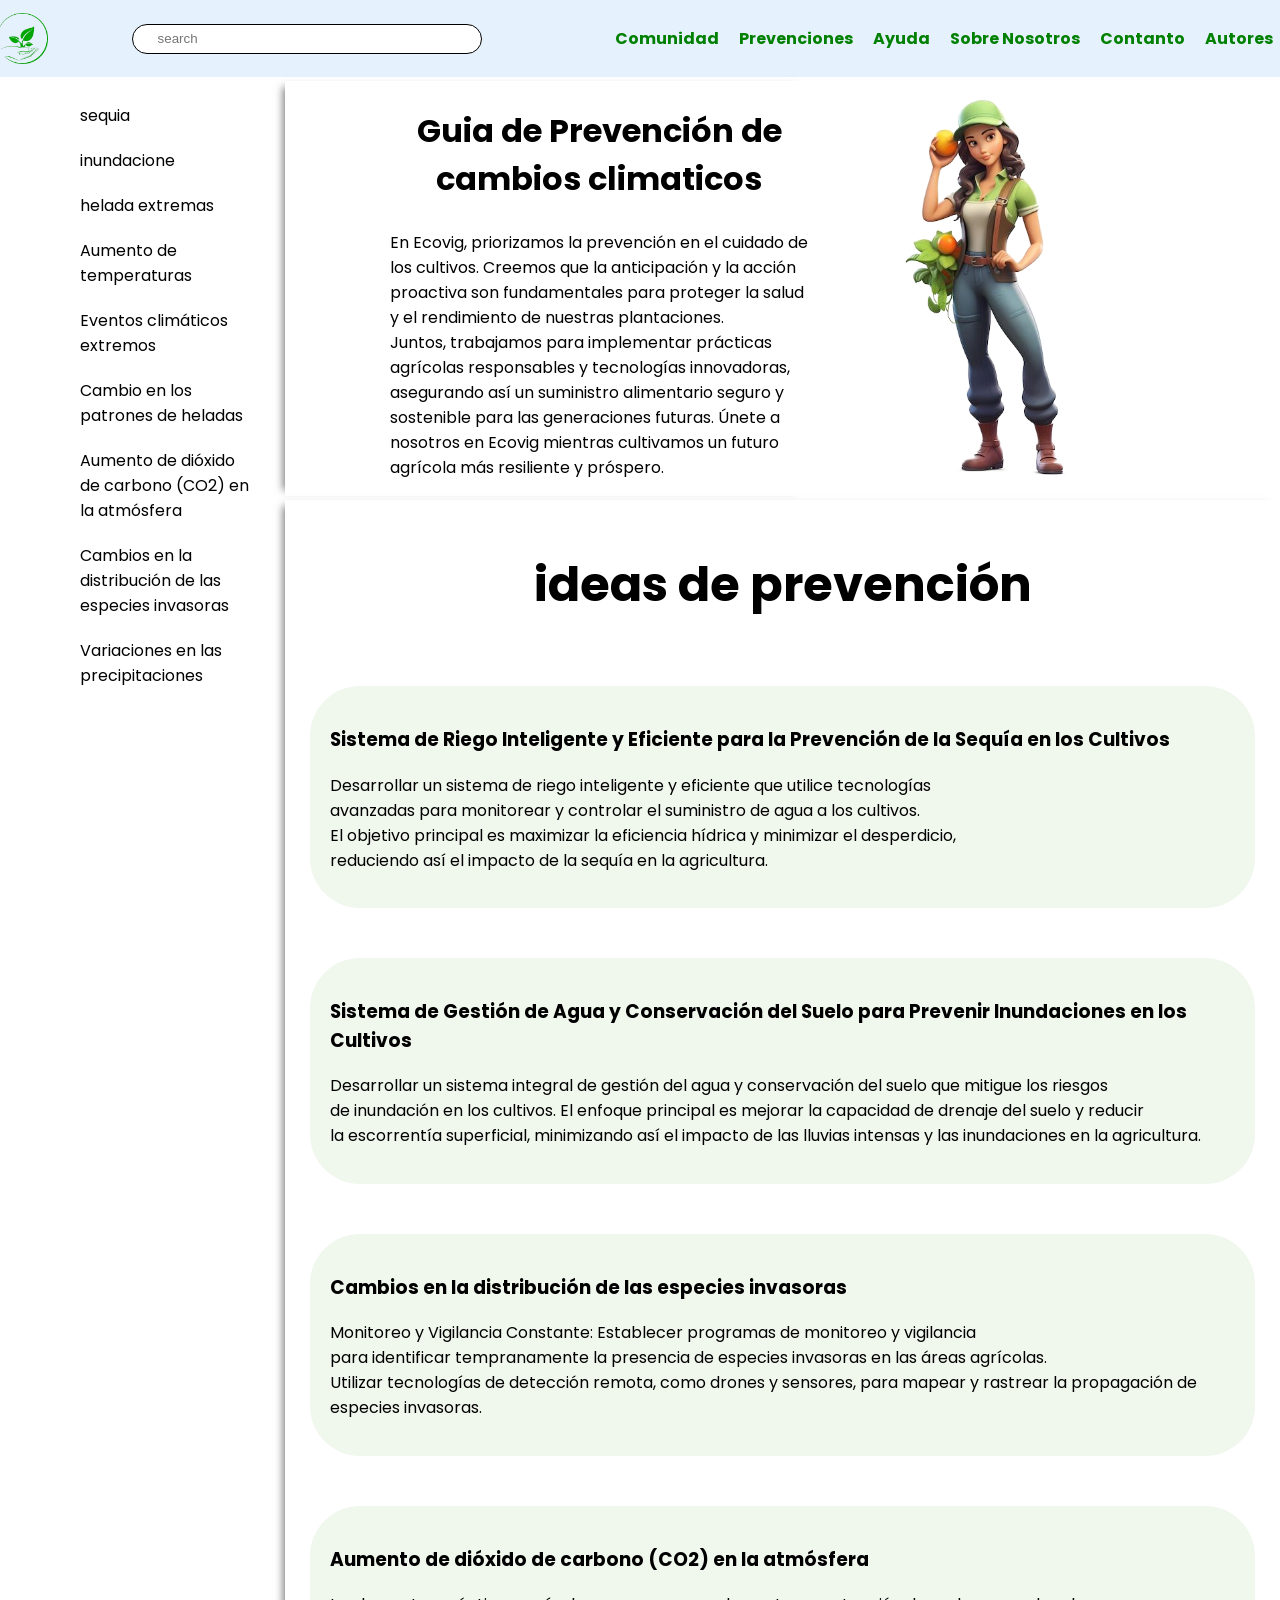
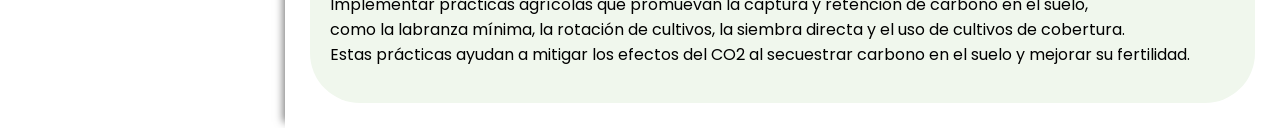
==== index.html @ a88e794c "se avanso la pagina principal un 50% de su finalizacion" ====
<!DOCTYPE html>
<html lang="en">
  <head>
    <meta charset="UTF-8" />
    <meta name="viewport" content="width=device-width, initial-scale=1.0" />
    <title>Document</title>
    <link rel="stylesheet" href="/estilos/estyleI.css" />
  </head>
  <body>
    <header>
      <img src="assets/Logo ecoVig.png" alt="logo" class="logo" />
      <div class="buscador">
        <input type="search" placeholder="search" id="buscador" />
      </div>
      <ul>
        <li><a href="#">Comunidad</a></li>
        <li><a href="#">Prevenciones</a></li>
        <li><a href="#">Ayuda</a></li>
        <li><a href="#">Sobre Nosotros</a></li>
        <li><a href="#">Contanto</a></li>
        <li><a href="#">Autores</a></li>
      </ul>
      <div class="menu-lateral">
        <img src="assets/logo hamburgesa.png" alt="Menú" class="menu" />

        <nav class="sidebar">
          <ul>
            <li><a href="#">Comunidad</a></li>
            <li><a href="#">Prevenciones</a></li>
            <li><a href="#">Ayuda</a></li>
            <li><a href="#">Sobre Nosotros</a></li>
            <li><a href="#">Contanto</a></li>
            <li><a href="#">Autores</a></li>
          </ul>
        </nav>
      </div>
    </header>
    <div class="contenido-principal">
        <aside>
            <ol>
                <li>sequia</li>
                <li>inundacione</li>
                <li>helada extremas </li>
                <li>Aumento de temperaturas</li>
                <li>Eventos climáticos extremos</li>
                <li>Cambio en los patrones de heladas</li>
                <li>Aumento de dióxido de carbono (CO2) en la atmósfera</li>
                <li>Cambios en la distribución de las especies invasoras</li>
                <li>Variaciones en las precipitaciones</li>
                <li></li>
            </ol>
        </aside>
    <main>
        <div class="contenedor">
      <div class="titulo">
        <h2>Guia de Prevención de cambios climaticos</h2>
        <p>
          En Ecovig, priorizamos la prevención en el cuidado de los cultivos.
          Creemos que la anticipación y la acción proactiva son fundamentales
          para proteger la salud y el rendimiento de nuestras plantaciones.<br>
          Juntos, trabajamos para implementar prácticas agrícolas responsables y
          tecnologías innovadoras, asegurando así un suministro alimentario
          seguro y sostenible para las generaciones futuras. Únete a nosotros en
          Ecovig mientras cultivamos un futuro agrícola más resiliente y
          próspero.
        </p>
      </div>
      <div class="imagen">
        <img src="assets/imagen de indice.png" alt="imagen de indice" />
      </div>
    </div>
    <div class="ideas">
        <h2>ideas de prevención</h2>
        <div class="carta">
            <h3>Sistema de Riego Inteligente y Eficiente para la Prevención de la Sequía en los Cultivos</h3>
            <p>Desarrollar un sistema de riego inteligente y eficiente que utilice tecnologías<br>
                 avanzadas para monitorear y controlar el suministro de agua a los cultivos.<br>
                  El objetivo principal es maximizar la eficiencia hídrica y minimizar el desperdicio,<br> reduciendo así el impacto de la sequía en la agricultura.</p>
        </div>
        <div class="carta">
            <h3>Sistema de Gestión de Agua y Conservación del Suelo para Prevenir Inundaciones en los Cultivos</h3>
            <p>Desarrollar un sistema integral de gestión del agua y conservación del suelo que mitigue los riesgos<br>
                de inundación en los cultivos. El enfoque principal es mejorar la capacidad de drenaje del suelo y reducir<br>
                la escorrentía superficial, minimizando así el impacto de las lluvias intensas y las inundaciones en la agricultura.</p>
        </div>
        <div class="carta">
            <h3>Cambios en la distribución de las especies invasoras</h3>
            <p>Monitoreo y Vigilancia Constante: Establecer programas de monitoreo y vigilancia<br>
            para identificar tempranamente la presencia de especies invasoras en las áreas agrícolas.<br>
            Utilizar tecnologías de detección remota, como drones y sensores, para mapear y rastrear la propagación de especies invasoras.</p>
        </div>
        <div class="carta">
            <h3>Aumento de dióxido de carbono (CO2) en la atmósfera</h3>
            <p>Implementar prácticas agrícolas que promuevan la captura y retención de carbono en el suelo,<br>
                 como la labranza mínima, la rotación de cultivos, la siembra directa y el uso de cultivos de cobertura.<br>
                  Estas prácticas ayudan a mitigar los efectos del CO2 al secuestrar carbono en el suelo y mejorar su fertilidad.</p>
        </div>
    </div>
    </main>
    <footer></footer>
  </body>
</html>
---- estilos/estyleI.css ----
@import url('https://fonts.googleapis.com/css2?family=Poppins:ital,wght@0,100;0,200;0,300;0,400;0,500;0,600;0,700;0,800;0,900;1,100;1,200;1,300;1,400;1,500;1,600;1,700;1,800;1,900&family=Roboto+Mono:ital,wght@0,100..700;1,100..700&display=swap');
body{
    margin: 0%;
    padding: 0%;
}
header{
    background-color: rgb(229, 241, 252);
    display: flex;
    flex-direction: row;
    align-items: center;
    justify-content: space-around;
    padding: 0% 0%;
    width: 100%;
}
ul{
    display: flex;
    flex-direction: row;
    list-style: none;
}
li{
    position: relative;
    left: 30px;
    margin: 10px;
}
a{
    text-decoration: none;
    font-family: 'Poppins',sans-serif;
    font-weight: 700;
    color: green;
}
img{
    position: relative;
    right: 30px;
    height: 4%;
    width: 4%;
}
a:hover{
    color: blue;
    transition: 0.5s;
}
#buscador{
    width: 350px;
    height: 30px;
    padding: 0px 25px ;
    border-radius: 50px;
    border: 0.1px solid black;
}
.menu-lateral{
    display: none;
}
.contenedor{
    display: flex;
    flex-direction: row;
    align-items: center;
    justify-content: center;
}
.imagen{
    height: 80%;
    width: 40%;
}
.imagen img{
    height: 100%;
    width: 100%;
}
.titulo{
    height: 80%;
    width: 40%;
    box-shadow: -8px 0 8px -6px rgba(0, 0, 0, 0.5);
    padding-left: 10%;
}
.titulo h2{
    font-family: 'Poppins',sans-serif;
    font-size: 2rem;
    text-align: center;
}
.titulo p{
    font-family: 'Poppins', sans-serif;
}
.contenido-principal{
    display: flex;
    flex-direction: row;
    
}
aside{
    width: 50%;
    background-color: #ffffff;
    height: 100%;
}
aside ol{
    list-style: none;
    display: flex;
    flex-direction: column;
    font-family: 'Poppins',sans-serif;
}
aside ol li:hover{
    color: blue;
    transition: 0.5s ease;
}
.ideas{
    box-shadow: -8px 0 8px -6px rgba(0, 0, 0, 0.5);
    margin-left: 5%;
    display: flex;
    flex-direction: column;
}
.carta{
    margin: 2.5%;
    background-color: rgb(240, 247, 237);
    padding: 2%;
    border-radius: 50px;
}
.carta h3{
    font-family: 'Poppins',sans-serif;
}
.carta p{
    font-family: 'Poppins',sans-serif;
}
.ideas h2{
    margin-top: 5%;
    font-family: 'Poppins',sans-serif;
    text-align: center;
    font-size: 3rem;
}
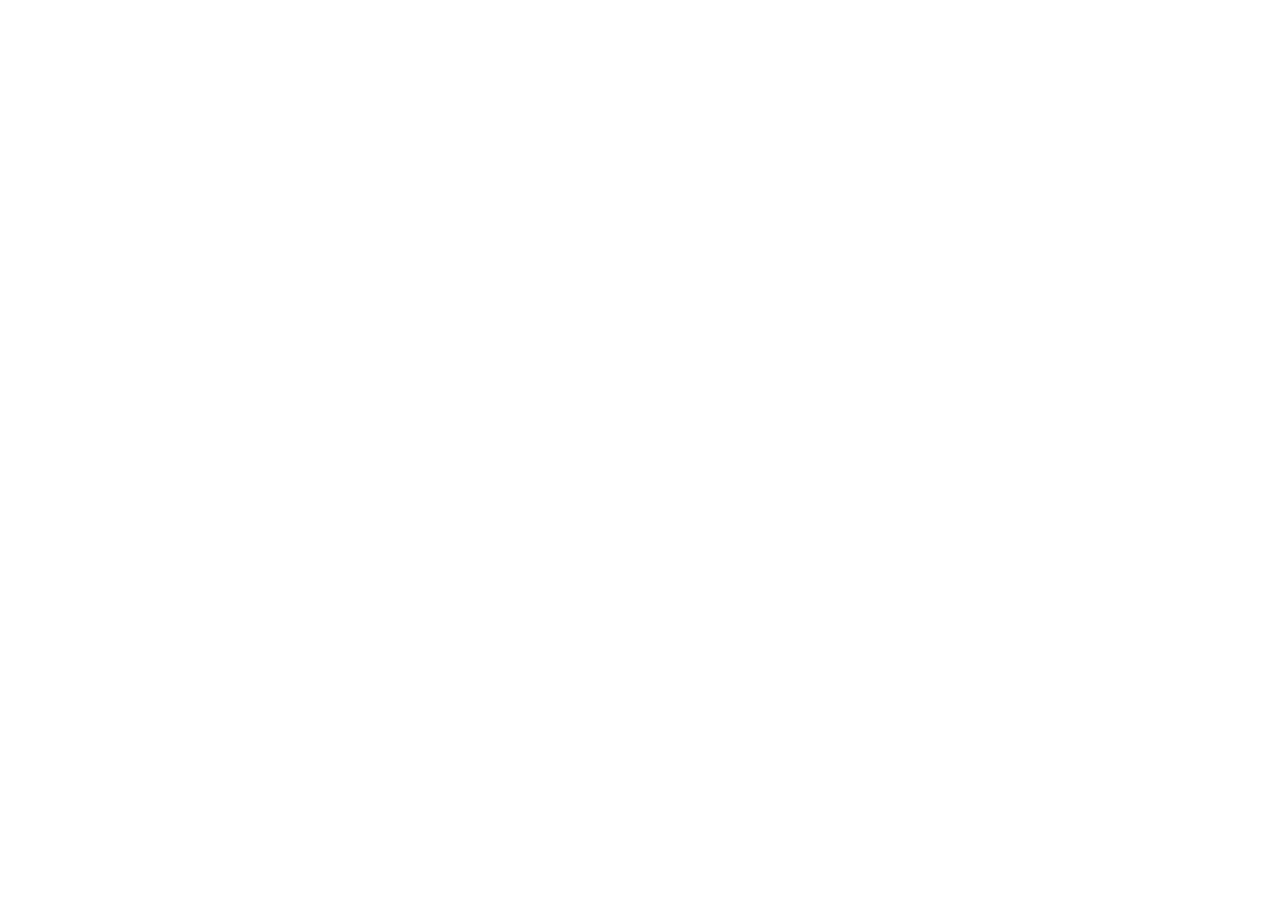
==== commit 0ddc41b5: "primerr fallod e intento responcivo" ====
--- a/index.html
+++ b/index.html
@@ -1,102 +1,13 @@
 <!DOCTYPE html>
 <html lang="en">
-  <head>
-    <meta charset="UTF-8" />
-    <meta name="viewport" content="width=device-width, initial-scale=1.0" />
-    <title>Document</title>
-    <link rel="stylesheet" href="/estilos/estyleI.css" />
-  </head>
-  <body>
-    <header>
-      <img src="assets/Logo ecoVig.png" alt="logo" class="logo" />
-      <div class="buscador">
-        <input type="search" placeholder="search" id="buscador" />
-      </div>
-      <ul>
-        <li><a href="#">Comunidad</a></li>
-        <li><a href="#">Prevenciones</a></li>
-        <li><a href="#">Ayuda</a></li>
-        <li><a href="#">Sobre Nosotros</a></li>
-        <li><a href="#">Contanto</a></li>
-        <li><a href="#">Autores</a></li>
-      </ul>
-      <div class="menu-lateral">
-        <img src="assets/logo hamburgesa.png" alt="Menú" class="menu" />
-
-        <nav class="sidebar">
-          <ul>
-            <li><a href="#">Comunidad</a></li>
-            <li><a href="#">Prevenciones</a></li>
-            <li><a href="#">Ayuda</a></li>
-            <li><a href="#">Sobre Nosotros</a></li>
-            <li><a href="#">Contanto</a></li>
-            <li><a href="#">Autores</a></li>
-          </ul>
-        </nav>
-      </div>
-    </header>
-    <div class="contenido-principal">
-        <aside>
-            <ol>
-                <li>sequia</li>
-                <li>inundacione</li>
-                <li>helada extremas </li>
-                <li>Aumento de temperaturas</li>
-                <li>Eventos climáticos extremos</li>
-                <li>Cambio en los patrones de heladas</li>
-                <li>Aumento de dióxido de carbono (CO2) en la atmósfera</li>
-                <li>Cambios en la distribución de las especies invasoras</li>
-                <li>Variaciones en las precipitaciones</li>
-                <li></li>
-            </ol>
-        </aside>
-    <main>
-        <div class="contenedor">
-      <div class="titulo">
-        <h2>Guia de Prevención de cambios climaticos</h2>
-        <p>
-          En Ecovig, priorizamos la prevención en el cuidado de los cultivos.
-          Creemos que la anticipación y la acción proactiva son fundamentales
-          para proteger la salud y el rendimiento de nuestras plantaciones.<br>
-          Juntos, trabajamos para implementar prácticas agrícolas responsables y
-          tecnologías innovadoras, asegurando así un suministro alimentario
-          seguro y sostenible para las generaciones futuras. Únete a nosotros en
-          Ecovig mientras cultivamos un futuro agrícola más resiliente y
-          próspero.
-        </p>
-      </div>
-      <div class="imagen">
-        <img src="assets/imagen de indice.png" alt="imagen de indice" />
-      </div>
-    </div>
-    <div class="ideas">
-        <h2>ideas de prevención</h2>
-        <div class="carta">
-            <h3>Sistema de Riego Inteligente y Eficiente para la Prevención de la Sequía en los Cultivos</h3>
-            <p>Desarrollar un sistema de riego inteligente y eficiente que utilice tecnologías<br>
-                 avanzadas para monitorear y controlar el suministro de agua a los cultivos.<br>
-                  El objetivo principal es maximizar la eficiencia hídrica y minimizar el desperdicio,<br> reduciendo así el impacto de la sequía en la agricultura.</p>
-        </div>
-        <div class="carta">
-            <h3>Sistema de Gestión de Agua y Conservación del Suelo para Prevenir Inundaciones en los Cultivos</h3>
-            <p>Desarrollar un sistema integral de gestión del agua y conservación del suelo que mitigue los riesgos<br>
-                de inundación en los cultivos. El enfoque principal es mejorar la capacidad de drenaje del suelo y reducir<br>
-                la escorrentía superficial, minimizando así el impacto de las lluvias intensas y las inundaciones en la agricultura.</p>
-        </div>
-        <div class="carta">
-            <h3>Cambios en la distribución de las especies invasoras</h3>
-            <p>Monitoreo y Vigilancia Constante: Establecer programas de monitoreo y vigilancia<br>
-            para identificar tempranamente la presencia de especies invasoras en las áreas agrícolas.<br>
-            Utilizar tecnologías de detección remota, como drones y sensores, para mapear y rastrear la propagación de especies invasoras.</p>
-        </div>
-        <div class="carta">
-            <h3>Aumento de dióxido de carbono (CO2) en la atmósfera</h3>
-            <p>Implementar prácticas agrícolas que promuevan la captura y retención de carbono en el suelo,<br>
-                 como la labranza mínima, la rotación de cultivos, la siembra directa y el uso de cultivos de cobertura.<br>
-                  Estas prácticas ayudan a mitigar los efectos del CO2 al secuestrar carbono en el suelo y mejorar su fertilidad.</p>
-        </div>
-    </div>
-    </main>
-    <footer></footer>
-  </body>
-</html>
+<head>
+  <meta charset="UTF-8">
+  <meta name="viewport" content="width=device-width, initial-scale=1.0">
+  <title>Document</title>
+  <link rel="stylesheet" href="./estilos/estyleI.css">
+</head>
+<body>
+  
+  <script src="./scripts/index.js"></script>
+</body>
+</html>
--- a/estilos/estyleI.css
+++ b/estilos/estyleI.css
@@ -1,122 +1,3 @@
-@import url('https://fonts.googleapis.com/css2?family=Poppins:ital,wght@0,100;0,200;0,300;0,400;0,500;0,600;0,700;0,800;0,900;1,100;1,200;1,300;1,400;1,500;1,600;1,700;1,800;1,900&family=Roboto+Mono:ital,wght@0,100..700;1,100..700&display=swap');
-body{
-    margin: 0%;
-    padding: 0%;
-}
 header{
-    background-color: rgb(229, 241, 252);
-    display: flex;
-    flex-direction: row;
-    align-items: center;
-    justify-content: space-around;
-    padding: 0% 0%;
-    width: 100%;
-}
-ul{
-    display: flex;
-    flex-direction: row;
-    list-style: none;
-}
-li{
-    position: relative;
-    left: 30px;
-    margin: 10px;
-}
-a{
-    text-decoration: none;
-    font-family: 'Poppins',sans-serif;
-    font-weight: 700;
-    color: green;
-}
-img{
-    position: relative;
-    right: 30px;
-    height: 4%;
-    width: 4%;
-}
-a:hover{
-    color: blue;
-    transition: 0.5s;
-}
-#buscador{
-    width: 350px;
-    height: 30px;
-    padding: 0px 25px ;
-    border-radius: 50px;
-    border: 0.1px solid black;
-}
-.menu-lateral{
-    display: none;
-}
-.contenedor{
-    display: flex;
-    flex-direction: row;
-    align-items: center;
-    justify-content: center;
-}
-.imagen{
-    height: 80%;
-    width: 40%;
-}
-.imagen img{
-    height: 100%;
-    width: 100%;
-}
-.titulo{
-    height: 80%;
-    width: 40%;
-    box-shadow: -8px 0 8px -6px rgba(0, 0, 0, 0.5);
-    padding-left: 10%;
-}
-.titulo h2{
-    font-family: 'Poppins',sans-serif;
-    font-size: 2rem;
-    text-align: center;
-}
-.titulo p{
-    font-family: 'Poppins', sans-serif;
-}
-.contenido-principal{
-    display: flex;
-    flex-direction: row;
-    
-}
-aside{
-    width: 50%;
-    background-color: #ffffff;
-    height: 100%;
-}
-aside ol{
-    list-style: none;
-    display: flex;
-    flex-direction: column;
-    font-family: 'Poppins',sans-serif;
-}
-aside ol li:hover{
-    color: blue;
-    transition: 0.5s ease;
-}
-.ideas{
-    box-shadow: -8px 0 8px -6px rgba(0, 0, 0, 0.5);
-    margin-left: 5%;
-    display: flex;
-    flex-direction: column;
-}
-.carta{
-    margin: 2.5%;
-    background-color: rgb(240, 247, 237);
-    padding: 2%;
-    border-radius: 50px;
-}
-.carta h3{
-    font-family: 'Poppins',sans-serif;
-}
-.carta p{
-    font-family: 'Poppins',sans-serif;
-}
-.ideas h2{
-    margin-top: 5%;
-    font-family: 'Poppins',sans-serif;
-    text-align: center;
-    font-size: 3rem;
+    background-color: rgb(222, 237, 250);
 }
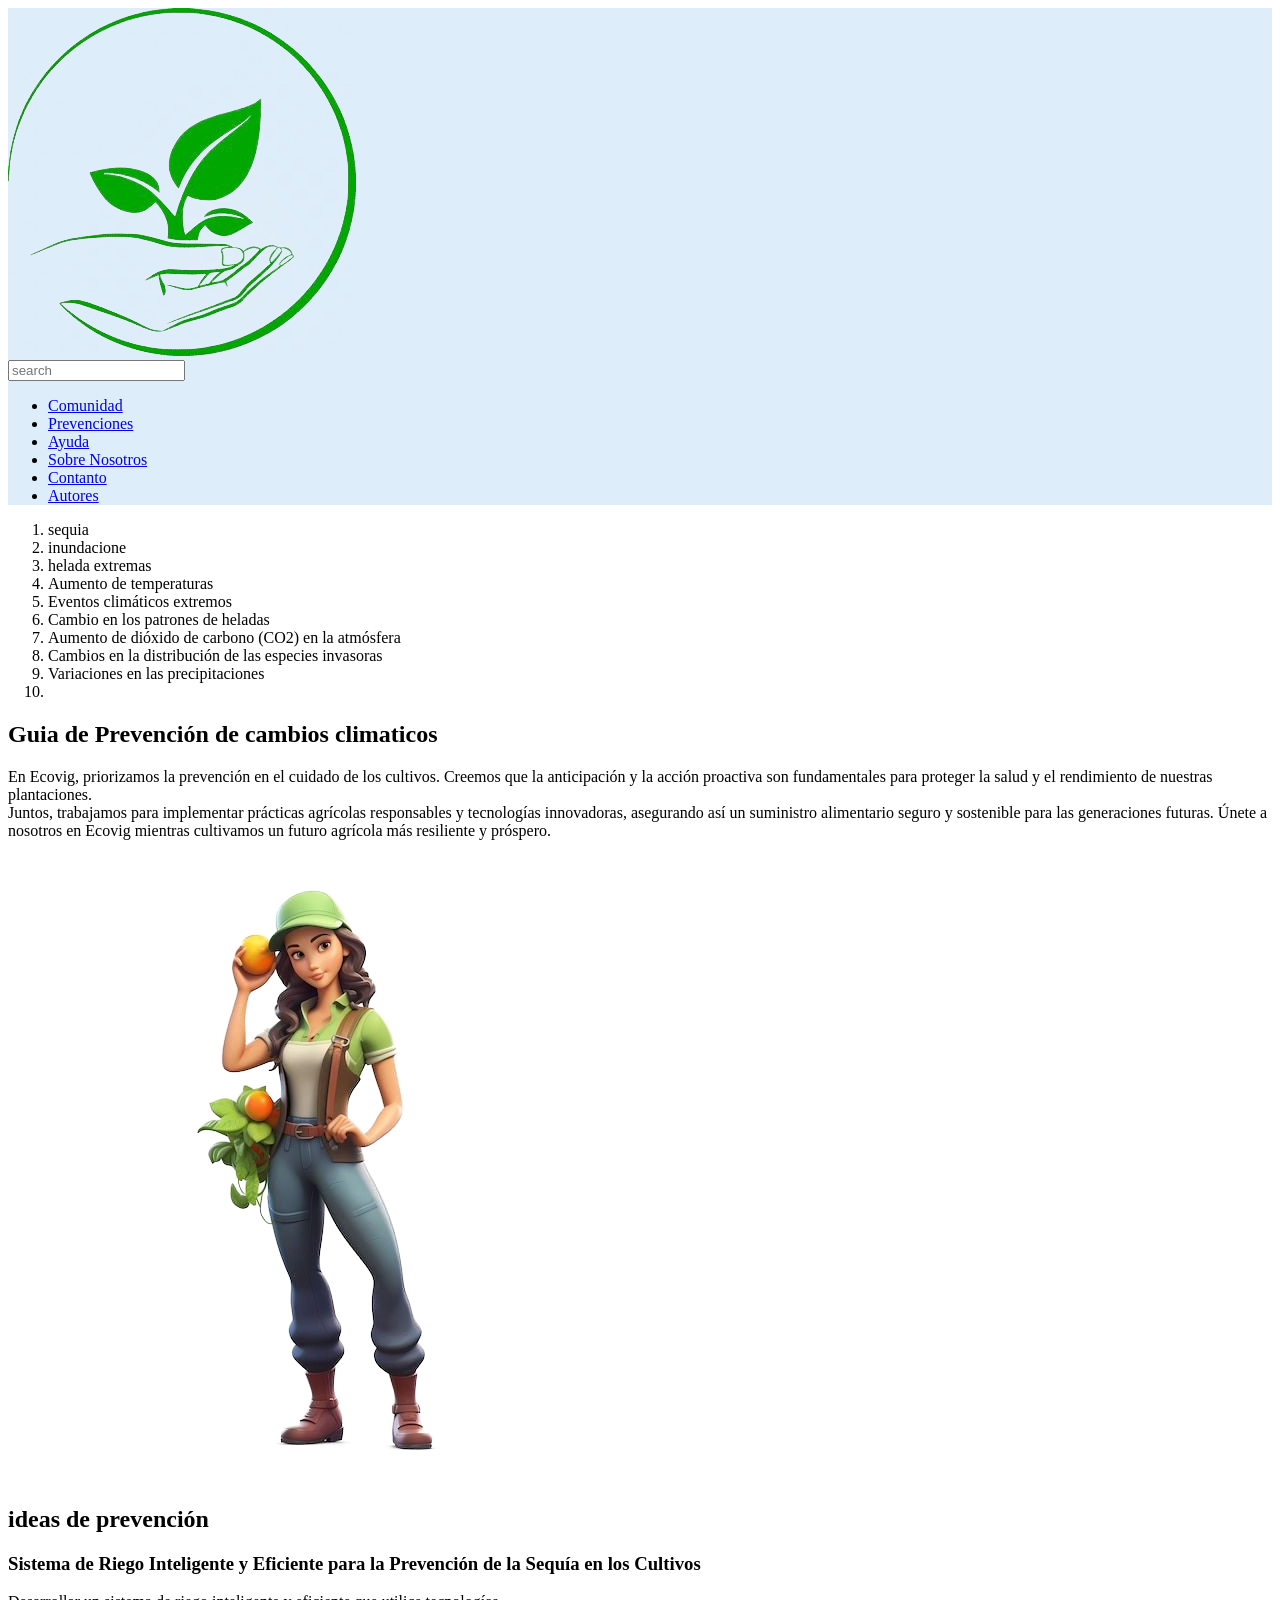
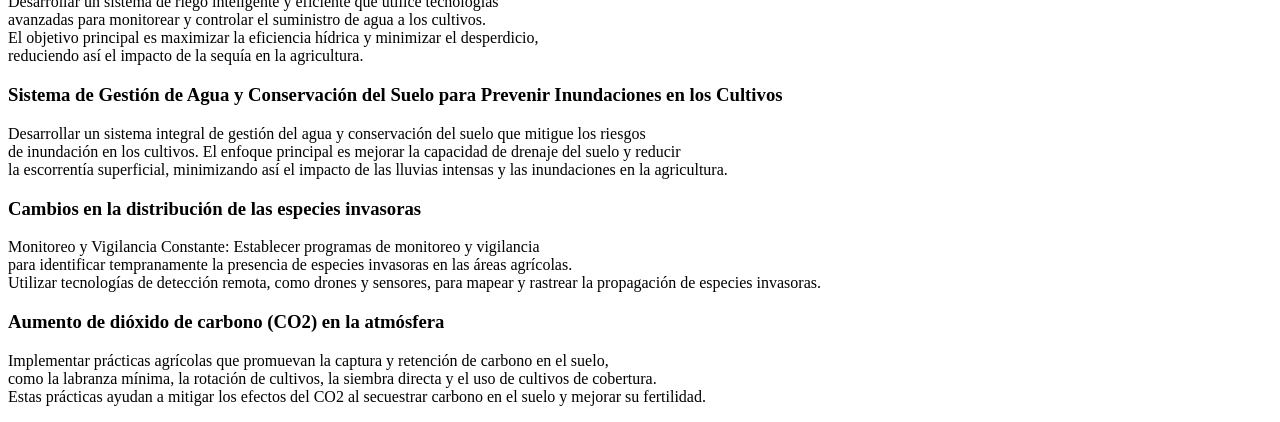
==== commit 6fa94e53: "se acomodo el formato original como main para no hacer perdida de recursos" ====
--- a/index.html
+++ b/index.html
@@ -1,13 +1,88 @@
 <!DOCTYPE html>
 <html lang="en">
-<head>
-  <meta charset="UTF-8">
-  <meta name="viewport" content="width=device-width, initial-scale=1.0">
-  <title>Document</title>
-  <link rel="stylesheet" href="./estilos/estyleI.css">
-</head>
-<body>
-  
-  <script src="./scripts/index.js"></script>
-</body>
-</html>+  <head>
+    <meta charset="UTF-8" />
+    <meta name="viewport" content="width=device-width, initial-scale=1.0" />
+    <title>Document</title>
+    <link rel="stylesheet" href="/estilos/estyleI.css" />
+  </head>
+  <body>
+    <header>
+      <img src="assets/Logo ecoVig.png" alt="logo" class="logo" />
+      <div class="buscador">
+        <input type="search" placeholder="search" id="buscador" />
+      </div>
+      <ul>
+        <li><a href="#">Comunidad</a></li>
+        <li><a href="#">Prevenciones</a></li>
+        <li><a href="#">Ayuda</a></li>
+        <li><a href="#">Sobre Nosotros</a></li>
+        <li><a href="#">Contanto</a></li>
+        <li><a href="#">Autores</a></li>
+      </ul>
+    </header>
+    <div class="contenido-principal">
+        <aside>
+            <ol>
+                <li>sequia</li>
+                <li>inundacione</li>
+                <li>helada extremas </li>
+                <li>Aumento de temperaturas</li>
+                <li>Eventos climáticos extremos</li>
+                <li>Cambio en los patrones de heladas</li>
+                <li>Aumento de dióxido de carbono (CO2) en la atmósfera</li>
+                <li>Cambios en la distribución de las especies invasoras</li>
+                <li>Variaciones en las precipitaciones</li>
+                <li></li>
+            </ol>
+        </aside>
+    <main>
+        <div class="contenedor">
+      <div class="titulo">
+        <h2>Guia de Prevención de cambios climaticos</h2>
+        <p>
+          En Ecovig, priorizamos la prevención en el cuidado de los cultivos.
+          Creemos que la anticipación y la acción proactiva son fundamentales
+          para proteger la salud y el rendimiento de nuestras plantaciones.<br>
+          Juntos, trabajamos para implementar prácticas agrícolas responsables y
+          tecnologías innovadoras, asegurando así un suministro alimentario
+          seguro y sostenible para las generaciones futuras. Únete a nosotros en
+          Ecovig mientras cultivamos un futuro agrícola más resiliente y
+          próspero.
+        </p>
+      </div>
+      <div class="imagen">
+        <img src="assets/imagen de indice.png" alt="imagen de indice" />
+      </div>
+    </div>
+    <div class="ideas">
+        <h2>ideas de prevención</h2>
+        <div class="carta">
+            <h3>Sistema de Riego Inteligente y Eficiente para la Prevención de la Sequía en los Cultivos</h3>
+            <p>Desarrollar un sistema de riego inteligente y eficiente que utilice tecnologías<br>
+                 avanzadas para monitorear y controlar el suministro de agua a los cultivos.<br>
+                  El objetivo principal es maximizar la eficiencia hídrica y minimizar el desperdicio,<br> reduciendo así el impacto de la sequía en la agricultura.</p>
+        </div>
+        <div class="carta">
+            <h3>Sistema de Gestión de Agua y Conservación del Suelo para Prevenir Inundaciones en los Cultivos</h3>
+            <p>Desarrollar un sistema integral de gestión del agua y conservación del suelo que mitigue los riesgos<br>
+                de inundación en los cultivos. El enfoque principal es mejorar la capacidad de drenaje del suelo y reducir<br>
+                la escorrentía superficial, minimizando así el impacto de las lluvias intensas y las inundaciones en la agricultura.</p>
+        </div>
+        <div class="carta">
+            <h3>Cambios en la distribución de las especies invasoras</h3>
+            <p>Monitoreo y Vigilancia Constante: Establecer programas de monitoreo y vigilancia<br>
+            para identificar tempranamente la presencia de especies invasoras en las áreas agrícolas.<br>
+            Utilizar tecnologías de detección remota, como drones y sensores, para mapear y rastrear la propagación de especies invasoras.</p>
+        </div>
+        <div class="carta">
+            <h3>Aumento de dióxido de carbono (CO2) en la atmósfera</h3>
+            <p>Implementar prácticas agrícolas que promuevan la captura y retención de carbono en el suelo,<br>
+                 como la labranza mínima, la rotación de cultivos, la siembra directa y el uso de cultivos de cobertura.<br>
+                  Estas prácticas ayudan a mitigar los efectos del CO2 al secuestrar carbono en el suelo y mejorar su fertilidad.</p>
+        </div>
+    </div>
+    </main>
+    <footer></footer>
+  </body>
+</html>
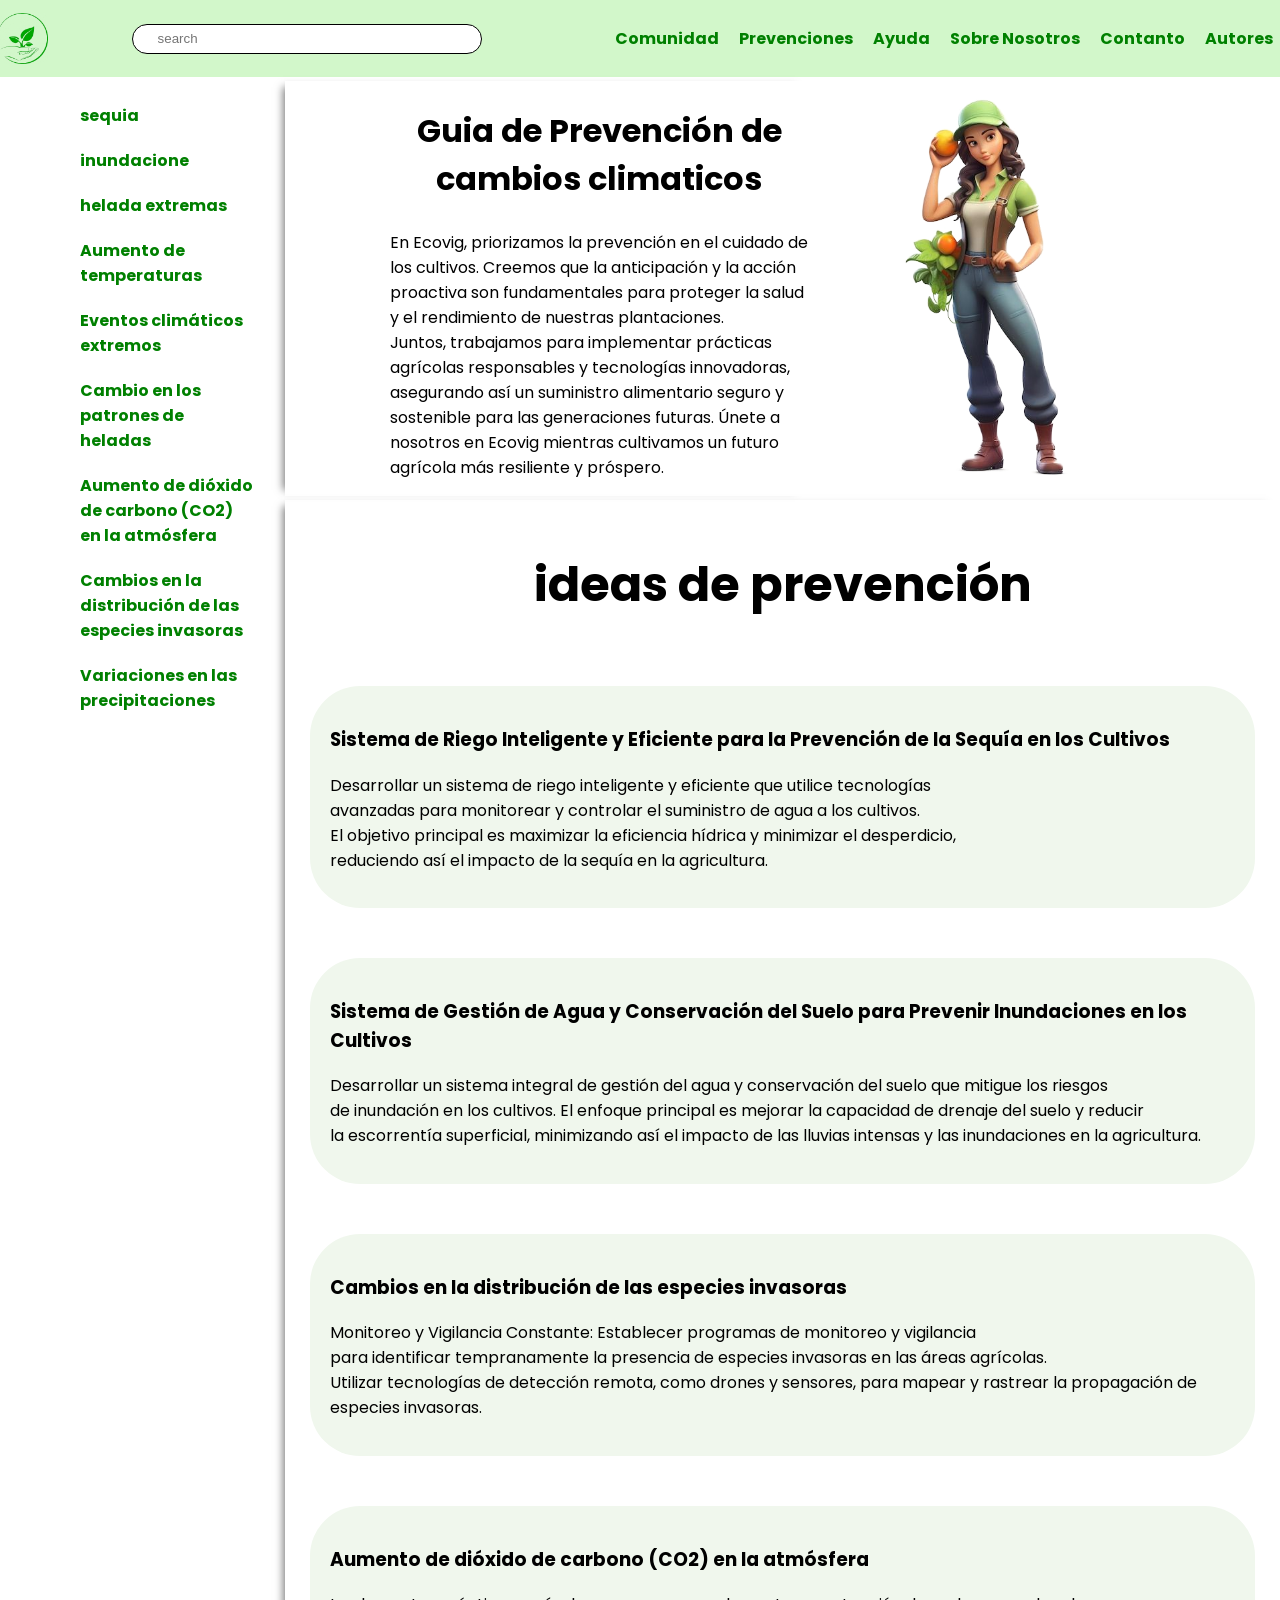
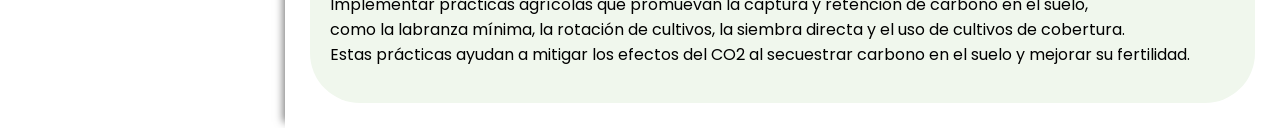
==== commit 535c7d6a: "guradado de dia 24/06/24" ====
--- a/index.html
+++ b/index.html
@@ -20,19 +20,33 @@
         <li><a href="#">Contanto</a></li>
         <li><a href="#">Autores</a></li>
       </ul>
+      <div class="menu-lateral">
+        <img src="assets/logo hamburgesa.png" alt="Menú" class="menu" />
+
+        <nav class="sidebar">
+          <ul>
+            <li><a href="#">Comunidad</a></li>
+            <li><a href="#">Prevenciones</a></li>
+            <li><a href="#">Ayuda</a></li>
+            <li><a href="#">Sobre Nosotros</a></li>
+            <li><a href="#">Contanto</a></li>
+            <li><a href="#">Autores</a></li>
+          </ul>
+        </nav>
+      </div>
     </header>
     <div class="contenido-principal">
         <aside>
             <ol>
-                <li>sequia</li>
-                <li>inundacione</li>
-                <li>helada extremas </li>
-                <li>Aumento de temperaturas</li>
-                <li>Eventos climáticos extremos</li>
-                <li>Cambio en los patrones de heladas</li>
-                <li>Aumento de dióxido de carbono (CO2) en la atmósfera</li>
-                <li>Cambios en la distribución de las especies invasoras</li>
-                <li>Variaciones en las precipitaciones</li>
+                <li><a href="#">sequia</a></li>
+                <li><a href="#">inundacione</a></li>
+                <li><a href="#">helada extremas </a></li>
+                <li><a href="#">Aumento de temperaturas</a></li>
+                <li><a href="#">Eventos climáticos extremos</a></li>
+                <li><a href="#">Cambio en los patrones de heladas</a></li>
+                <li><a href="#">Aumento de dióxido de carbono (CO2) en la atmósfera</a></li>
+                <li><a href="#">Cambios en la distribución de las especies invasoras</a></li>
+                <li><a href="#">Variaciones en las precipitaciones</a></li>
                 <li></li>
             </ol>
         </aside>
--- a/estilos/estyleI.css
+++ b/estilos/estyleI.css
@@ -1,3 +1,123 @@
+@import url('https://fonts.googleapis.com/css2?family=Poppins:ital,wght@0,100;0,200;0,300;0,400;0,500;0,600;0,700;0,800;0,900;1,100;1,200;1,300;1,400;1,500;1,600;1,700;1,800;1,900&family=Roboto+Mono:ital,wght@0,100..700;1,100..700&display=swap');
+
+body{
+    margin: 0%;
+    padding: 0%;
+}
 header{
-    background-color: rgb(222, 237, 250);
+    background-color: hsl(109, 74%, 88%);
+    display: flex;
+    flex-direction: row;
+    align-items: center;
+    justify-content: space-around;
+    padding: 0% 0%;
+    width: 100%;
+}
+ul{
+    display: flex;
+    flex-direction: row;
+    list-style: none;
+}
+li{
+    position: relative;
+    left: 30px;
+    margin: 10px;
+}
+a{
+    text-decoration: none;
+    font-family: 'Poppins',sans-serif;
+    font-weight: 700;
+    color: green;
+}
+img{
+    position: relative;
+    right: 30px;
+    height: 4%;
+    width: 4%;
+}
+a:hover{
+    color: blue;
+    transition: 0.5s;
+}
+#buscador{
+    width: 350px;
+    height: 30px;
+    padding: 0px 25px ;
+    border-radius: 50px;
+    border: 0.1px solid black;
+}
+.menu-lateral{
+    display: none;
+}
+.contenedor{
+    display: flex;
+    flex-direction: row;
+    align-items: center;
+    justify-content: center;
+}
+.imagen{
+    height: 80%;
+    width: 40%;
+}
+.imagen img{
+    height: 100%;
+    width: 100%;
+}
+.titulo{
+    height: 80%;
+    width: 40%;
+    box-shadow: -8px 0 8px -6px rgba(0, 0, 0, 0.5);
+    padding-left: 10%;
+}
+.titulo h2{
+    font-family: 'Poppins',sans-serif;
+    font-size: 2rem;
+    text-align: center;
+}
+.titulo p{
+    font-family: 'Poppins', sans-serif;
+}
+.contenido-principal{
+    display: flex;
+    flex-direction: row;
+    
+}
+aside{
+    width: 50%;
+    background-color: #ffffff;
+    height: 100%;
+}
+aside ol{
+    list-style: none;
+    display: flex;
+    flex-direction: column;
+    font-family: 'Poppins',sans-serif;
+}
+aside ol li:hover{
+    color: blue;
+    transition: 0.5s ease;
+}
+.ideas{
+    box-shadow: -8px 0 8px -6px rgba(0, 0, 0, 0.5);
+    margin-left: 5%;
+    display: flex;
+    flex-direction: column;
+}
+.carta{
+    margin: 2.5%;
+    background-color: rgb(240, 247, 237);
+    padding: 2%;
+    border-radius: 50px;
+}
+.carta h3{
+    font-family: 'Poppins',sans-serif;
+}
+.carta p{
+    font-family: 'Poppins',sans-serif;
+}
+.ideas h2{
+    margin-top: 5%;
+    font-family: 'Poppins',sans-serif;
+    text-align: center;
+    font-size: 3rem;
 }
